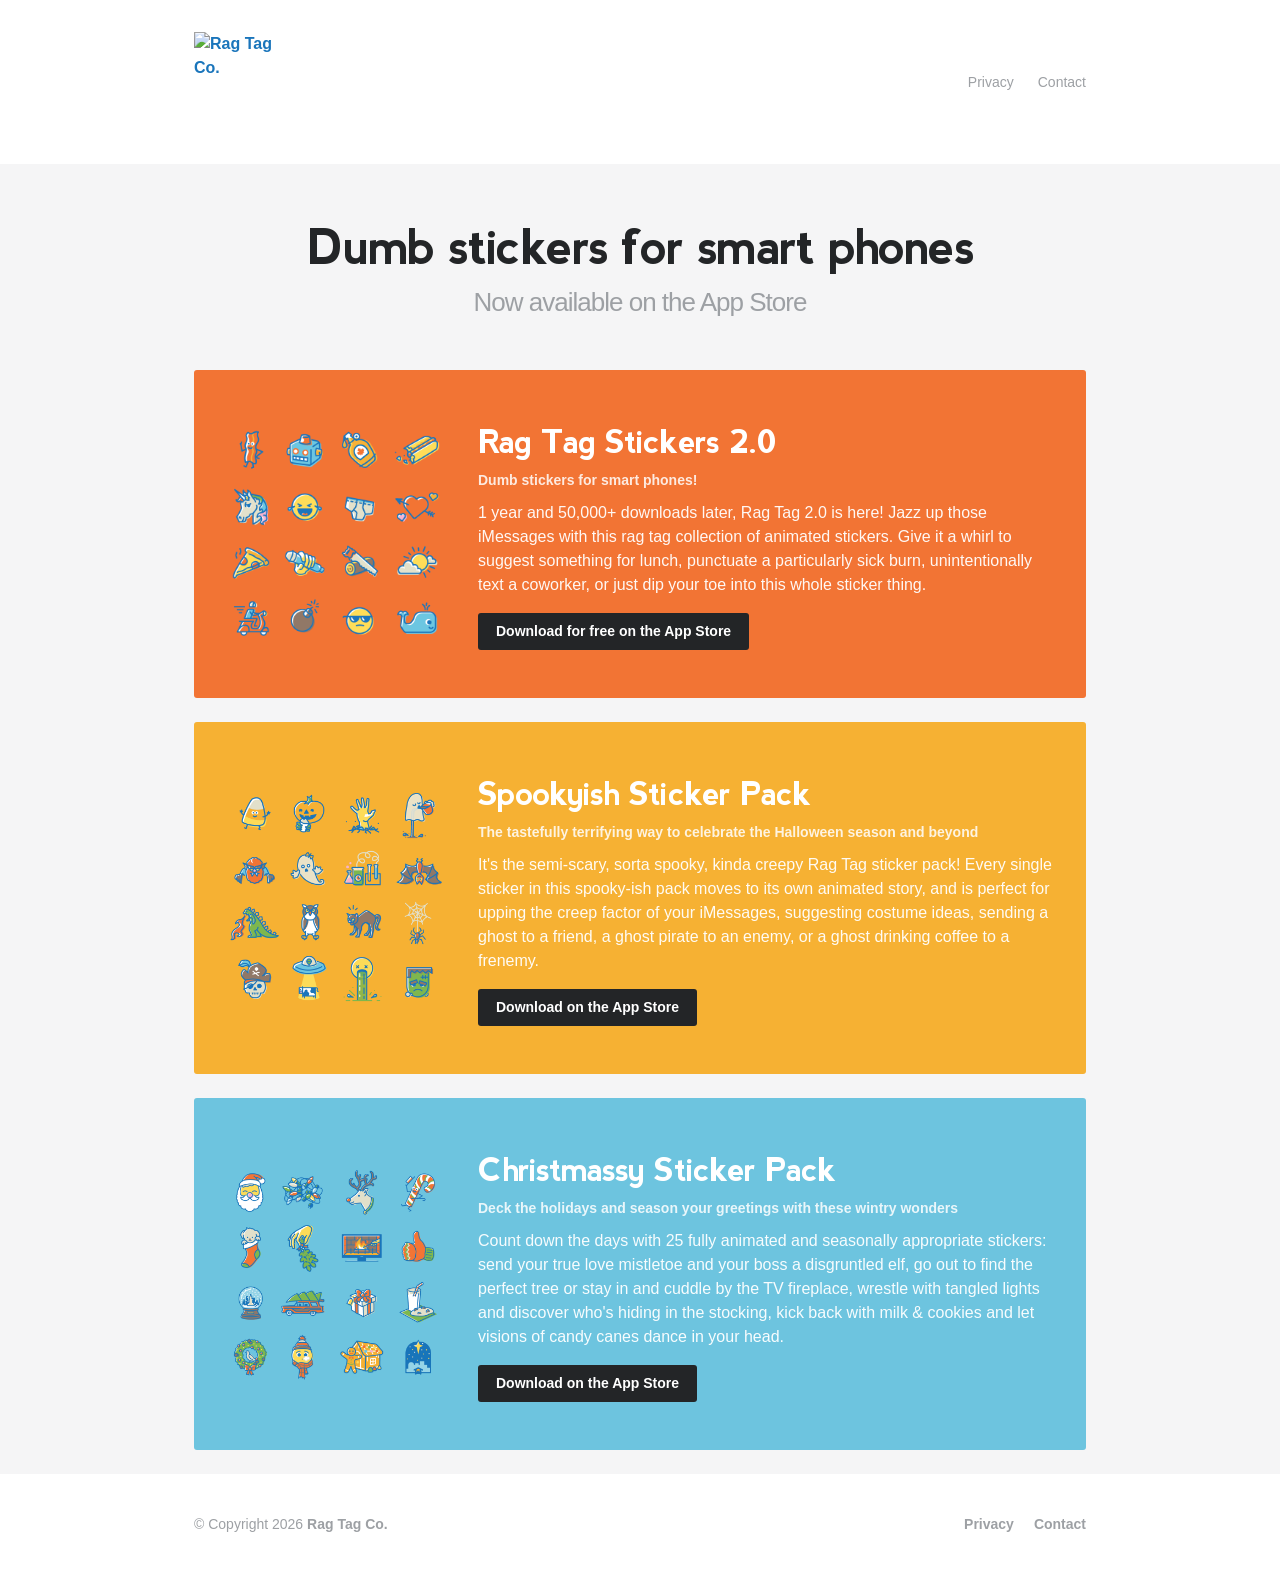
==== index.html @ cc002738 "Cloned and updated from old Wordpress site" ====
<!DOCTYPE html>
<html lang="en">
<head>
<meta charset="UTF-8">
<meta name="viewport" content="width=device-width, initial-scale=1">
<title>Rag Tag Sticker Co. | Delightfully animated iMessage sticker packs</title>
<meta name="description" content="An independent sticker company serving up lovingly handcrafted iMessage sticker experiences of bespoke imagery, sustainable animations, and ironic descriptions.">
<meta property="og:title" content="Rag Tag Co.">
<meta property="og:description" content="Independent animated iMessage sticker packs">
<meta property="og:image" content="images/ragtagco-logo-1.png">
<meta property="og:type" content="website">
<meta property="og:url" content="https://www.ragtagco.com/">
<link rel="icon" href="images/rag-tag-logo-favicon.png">
<link rel="stylesheet" href="css/style.css">
</head>
<body>

<header class="site-header">
  <div class="wrap">
    <a class="logo" href="/"><img src="images/rag-tag-logo-animation-2x.gif" alt="Rag Tag Co."></a>
    <nav class="site-nav">
      <ul>
        <li><a href="privacy.html">Privacy</a></li>
        <li><a href="contact.html">Contact</a></li>
      </ul>
    </nav>
  </div>
</header>

<main>
  <section class="hero wrap">
    <h1>Dumb stickers for smart phones</h1>
    <p class="tag">Now available on the App Store</p>
  </section>

  <div class="wrap">
    <article class="pack pack-classic">
      <img src="images/ragtagco-classic-pack-sample.png" alt="Sample stickers from the Rag Tag Stickers 2.0 pack">
      <div>
        <h2>Rag Tag Stickers 2.0</h2>
        <p class="pack-tagline">Dumb stickers for smart phones!</p>
        <p class="desc">1 year and 50,000+ downloads later, Rag Tag 2.0 is here! Jazz up those iMessages with this rag tag collection of animated stickers. Give it a whirl to suggest something for lunch, punctuate a particularly sick burn, unintentionally text a coworker, or just dip your toe into this whole sticker thing.</p>
        <a class="btn" href="https://appsto.re/ca/ZwyZeb.i">Download for free on the App Store</a>
      </div>
    </article>

    <article class="pack pack-spookyish">
      <img src="images/ragtagco-spookyish-pack-sample.png" alt="Sample stickers from the Spookyish sticker pack">
      <div>
        <h2>Spookyish Sticker Pack</h2>
        <p class="pack-tagline">The tastefully terrifying way to celebrate the Halloween season and beyond</p>
        <p class="desc">It's the semi-scary, sorta spooky, kinda creepy Rag Tag sticker pack! Every single sticker in this spooky-ish pack moves to its own animated story, and is perfect for upping the creep factor of your iMessages, suggesting costume ideas, sending a ghost to a friend, a ghost pirate to an enemy, or a ghost drinking coffee to a frenemy.</p>
        <a class="btn" href="https://itunes.apple.com/WebObjects/MZStore.woa/wa/viewSoftware?id=1161343626&mt=8">Download on the App Store</a>
      </div>
    </article>

    <article class="pack pack-christmassy">
      <img src="images/ragtagco-christmassy-pack-sample.png" alt="Sample stickers from the Christmassy sticker pack">
      <div>
        <h2>Christmassy Sticker Pack</h2>
        <p class="pack-tagline">Deck the holidays and season your greetings with these wintry wonders</p>
        <p class="desc">Count down the days with 25 fully animated and seasonally appropriate stickers: send your true love mistletoe and your boss a disgruntled elf, go out to find the perfect tree or stay in and cuddle by the TV fireplace, wrestle with tangled lights and discover who's hiding in the stocking, kick back with milk & cookies and let visions of candy canes dance in your head.</p>
        <a class="btn" href="https://appsto.re/ca/vw-Bgb.i">Download on the App Store</a>
      </div>
    </article>
  </div>
</main>

<footer class="site-footer">
  <div class="wrap">
    <span>&copy; Copyright <span id="year"></span> <a href="/">Rag Tag Co.</a></span>
    <nav>
      <ul>
        <li><a href="privacy.html">Privacy</a></li>
        <li><a href="contact.html">Contact</a></li>
      </ul>
    </nav>
  </div>
</footer>

<script>document.getElementById('year').textContent = new Date().getFullYear();</script>
</body>
</html>
---- css/style.css ----
/* Self-hosted display font used on the original site.
   Grab Nevis-Bold.ttf.woff (+ .svg/.eot) from
   https://www.ragtagco.com/fonts/ and drop into a /fonts folder here. */
@font-face {
  font-family: 'Nevis-Bold';
  src: url('../fonts/Nevis-Bold.ttf.woff') format('woff'),
       url('../fonts/Nevis-Bold.ttf.svg#Nevis-Bold') format('svg'),
       url('../fonts/Nevis-Bold.ttf.eot');
  font-weight: normal;
  font-style: normal;
}

:root {
  --paper: #ffffff;
  --body-bg: #f5f5f6;
  --ink: #232527;
  --ink-soft: #9da0a4;
  --link: #1a75bb;   /* primary text/link blue, from the site's custom CSS */
  --accent: #f27434; /* hover/button orange, from the site's custom CSS */
  --pack-orange: #f27434;
  --pack-yellow: #f6b133;
  --pack-cyan: #6dc4df;
  --line: #cfd2d5;
  --radius: 3px;
  --max-width: 940px;
  --font-body: "Helvetica Neue", Helvetica, Arial, sans-serif;
  --font-display: 'Nevis-Bold', "Helvetica Neue", Helvetica, Arial, sans-serif;
}

* { box-sizing: border-box; }

html { scroll-behavior: smooth; }

body {
  margin: 0;
  background: var(--body-bg);
  color: var(--ink);
  font: 16px/1.5 var(--font-body);
  -webkit-font-smoothing: antialiased;
}

a {
  color: var(--link);
  font-weight: bold;
  text-decoration: none;
  transition: color .1s linear;
}

a:hover { color: var(--accent); }

a:focus-visible, button:focus-visible, input:focus-visible, textarea:focus-visible {
  outline: 3px solid var(--accent);
  outline-offset: 2px;
}

.wrap {
  max-width: var(--max-width);
  margin: 0 auto;
  padding: 0 24px;
}

/* Header — white strip, logo left, nav right, like the original #header */
header.site-header {
  background: var(--paper);
  padding: 32px 0;
}

.site-header .wrap {
  display: flex;
  align-items: center;
  justify-content: space-between;
  flex-wrap: wrap;
  gap: 16px;
}

.logo img {
  height: 100px;
  width: 100px;
  object-fit: contain;
  display: block;
}

nav.site-nav ul {
  list-style: none;
  display: flex;
  gap: 24px;
  margin: 0;
  padding: 0;
  font-size: 14px;
}

nav.site-nav a {
  color: var(--ink-soft);
  font-weight: normal;
}

nav.site-nav a:hover { color: var(--ink); }

/* Hero */
.hero {
  text-align: center;
  padding: 56px 0 24px;
}

.hero h1 {
  font-family: var(--font-display);
  font-weight: normal;
  font-size: clamp(2.25rem, 6vw, 48px);
  letter-spacing: -0.03em;
  line-height: 1.15;
  margin: 0 0 8px;
  color: var(--ink);
}

.hero p.tag {
  color: var(--ink-soft);
  font-size: 26px;
  letter-spacing: -1px;
  margin: 0;
}

/* Product cards — each pack keeps the original's per-post accent color */
.pack {
  display: grid;
  grid-template-columns: 220px 1fr;
  gap: 32px;
  align-items: center;
  padding: 48px 32px;
  margin: 24px 0;
  border-radius: var(--radius);
  color: #fff;
}

.pack.pack-classic   { background: var(--pack-orange); }
.pack.pack-spookyish { background: var(--pack-yellow); }
.pack.pack-christmassy { background: var(--pack-cyan); }

.pack img {
  width: 100%;
  border-radius: var(--radius);
  display: block;
}

.pack h2 {
  font-family: var(--font-display);
  font-weight: normal;
  margin: 0 0 4px;
  font-size: 32px;
  letter-spacing: -0.03em;
  color: #fff;
}

.pack .pack-tagline {
  color: rgba(255,255,255,0.85);
  font-weight: bold;
  margin: 0 0 10px;
  font-size: 14px;
}

.pack p.desc {
  color: rgba(255,255,255,0.95);
  margin: 0 0 16px;
}

.pack a.btn {
  display: inline-block;
  background: #232527;
  color: #fff;
  padding: 8px 18px;
  border-radius: var(--radius);
  font-weight: bold;
  font-size: 14px;
}

.pack a.btn:hover { background: var(--ink); color: #fff; }

@media (max-width: 600px) {
  .pack {
    grid-template-columns: 1fr;
    text-align: center;
    padding: 32px 20px;
  }
  .pack img { max-width: 260px; margin: 0 auto; }
}

/* Simple content pages (privacy, contact) */
.page {
  background: var(--paper);
  padding: 48px 0 64px;
}

.page h1 {
  font-family: var(--font-display);
  font-weight: normal;
  font-size: 48px;
  letter-spacing: -0.04em;
  line-height: 0.9;
  margin-bottom: 6px;
  color: var(--ink);
}

.page .lede {
  color: var(--ink-soft);
  font-size: 26px;
  letter-spacing: -1px;
  margin-top: 0;
}

.page h3 {
  margin-top: 32px;
  font-size: 18px;
  font-weight: bold;
  color: var(--ink);
}

.page p { margin: 0 0 20px; color: var(--ink); }

/* Contact form */
form.contact-form {
  margin-top: 28px;
  display: grid;
  gap: 16px;
  max-width: 480px;
}

form.contact-form label {
  font-weight: bold;
  font-size: 14px;
  display: block;
  margin-bottom: 10px;
}

form.contact-form input,
form.contact-form textarea {
  width: 100%;
  padding: 8px 13px;
  border: 1px solid #ffffff;
  border-radius: var(--radius);
  font: 14px/1 var(--font-body);
  background: #ffffff;
  color: var(--ink-soft);
  box-shadow: 0 1px 2px rgba(0,0,0,0.05);
}

form.contact-form input:focus,
form.contact-form textarea:focus {
  border-color: #c0c0c0;
  color: var(--ink);
  box-shadow: 0 1px 2px rgba(0,0,0,.15);
}

form.contact-form textarea { min-height: 140px; resize: vertical; }

form.contact-form button {
  justify-self: start;
  background: var(--link);
  color: #fff;
  border: 1px solid var(--link);
  border-radius: var(--radius);
  padding: 8px 18px;
  font-weight: bold;
  cursor: pointer;
  font-family: inherit;
}

form.contact-form button:hover {
  background: var(--accent);
  border-color: var(--accent);
}

.form-note {
  font-size: 13px;
  color: var(--ink-soft);
  margin-top: -4px;
}

.confirm-banner {
  display: none;
  background: #f5f5f6;
  color: var(--ink);
  border-radius: var(--radius);
  padding: 14px 18px;
  margin-top: 20px;
  font-weight: bold;
}

.social-row {
  margin-top: 40px;
  padding-top: 24px;
  border-top: 1px solid var(--line);
}

.social-row a { font-weight: bold; }

/* Footer — white strip like the original */
footer.site-footer {
  background: var(--paper);
  padding: 40px 0;
}

footer.site-footer .wrap {
  display: flex;
  justify-content: space-between;
  flex-wrap: wrap;
  gap: 12px;
  font-size: 14px;
  color: var(--ink-soft);
}

footer.site-footer nav ul {
  list-style: none;
  display: flex;
  gap: 20px;
  margin: 0;
  padding: 0;
}

footer.site-footer a {
  color: var(--ink-soft);
  font-weight: bold;
}

footer.site-footer a:hover { color: var(--ink); }
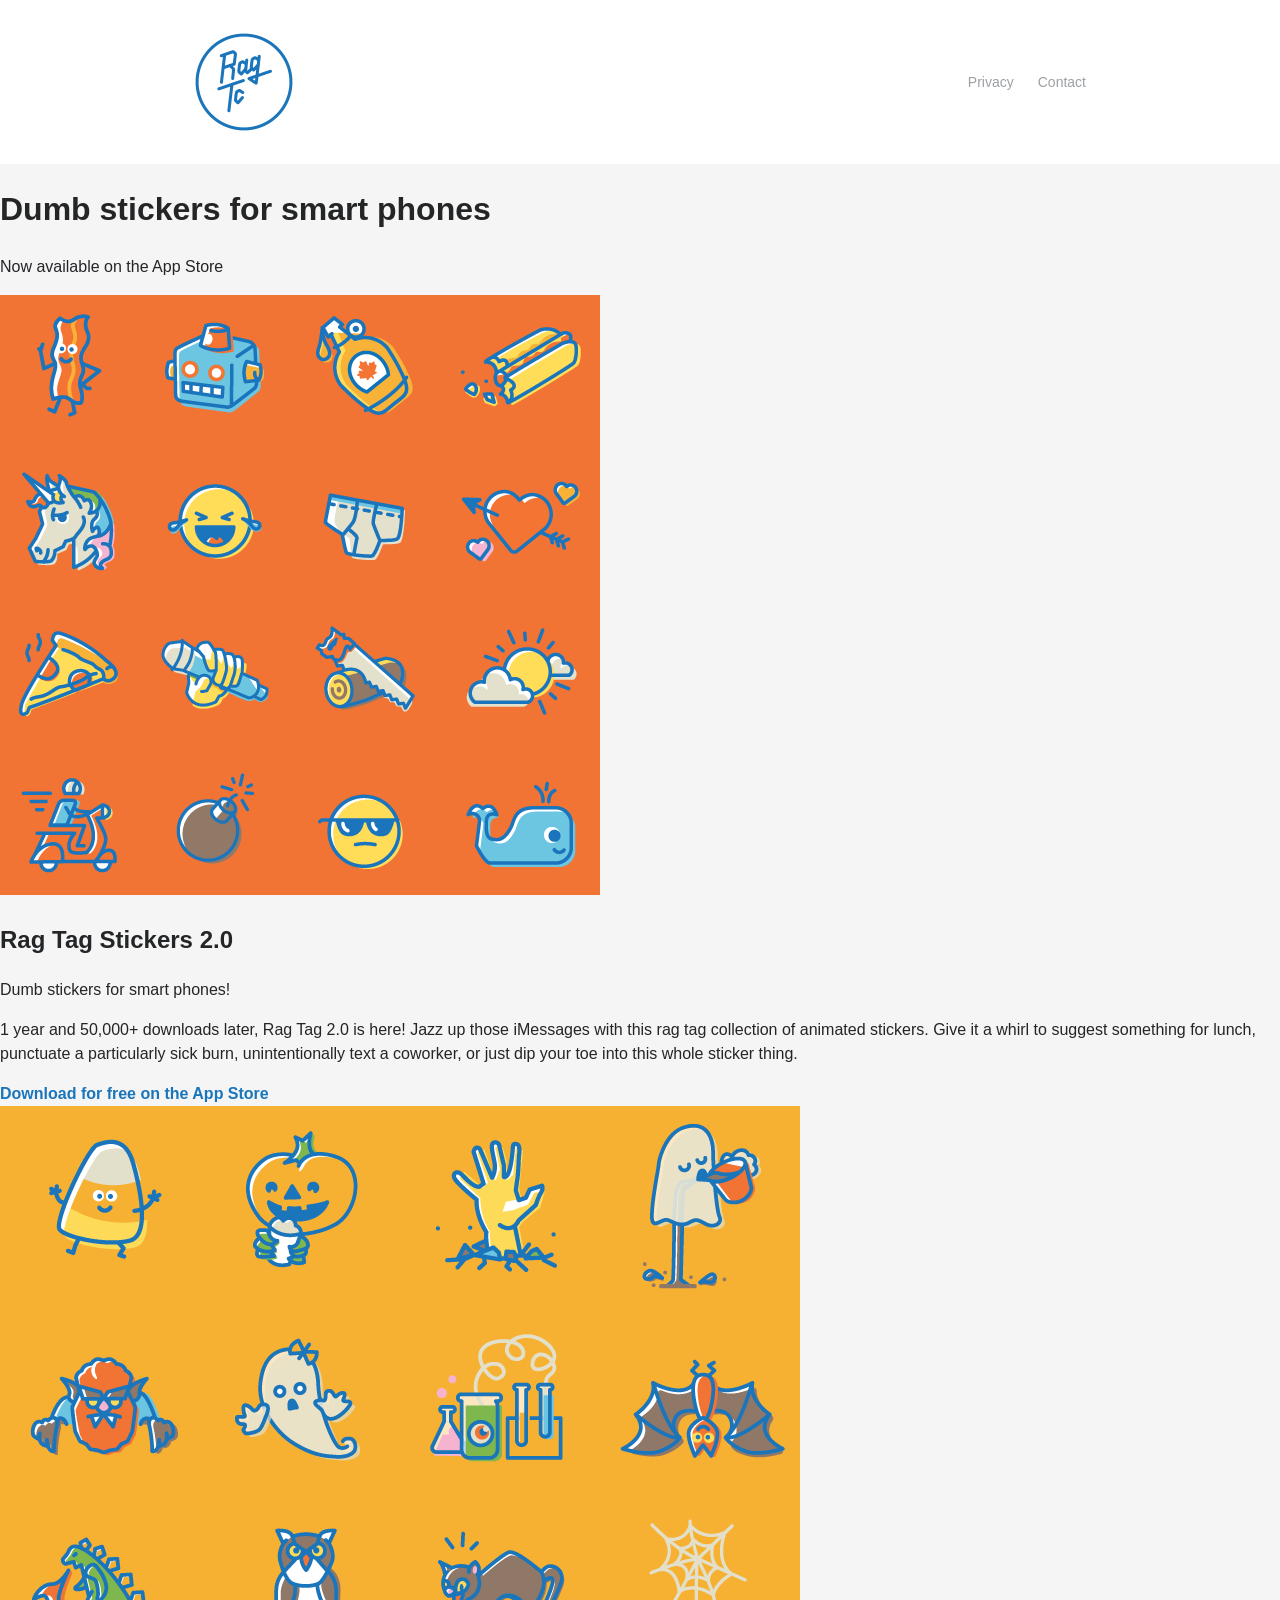
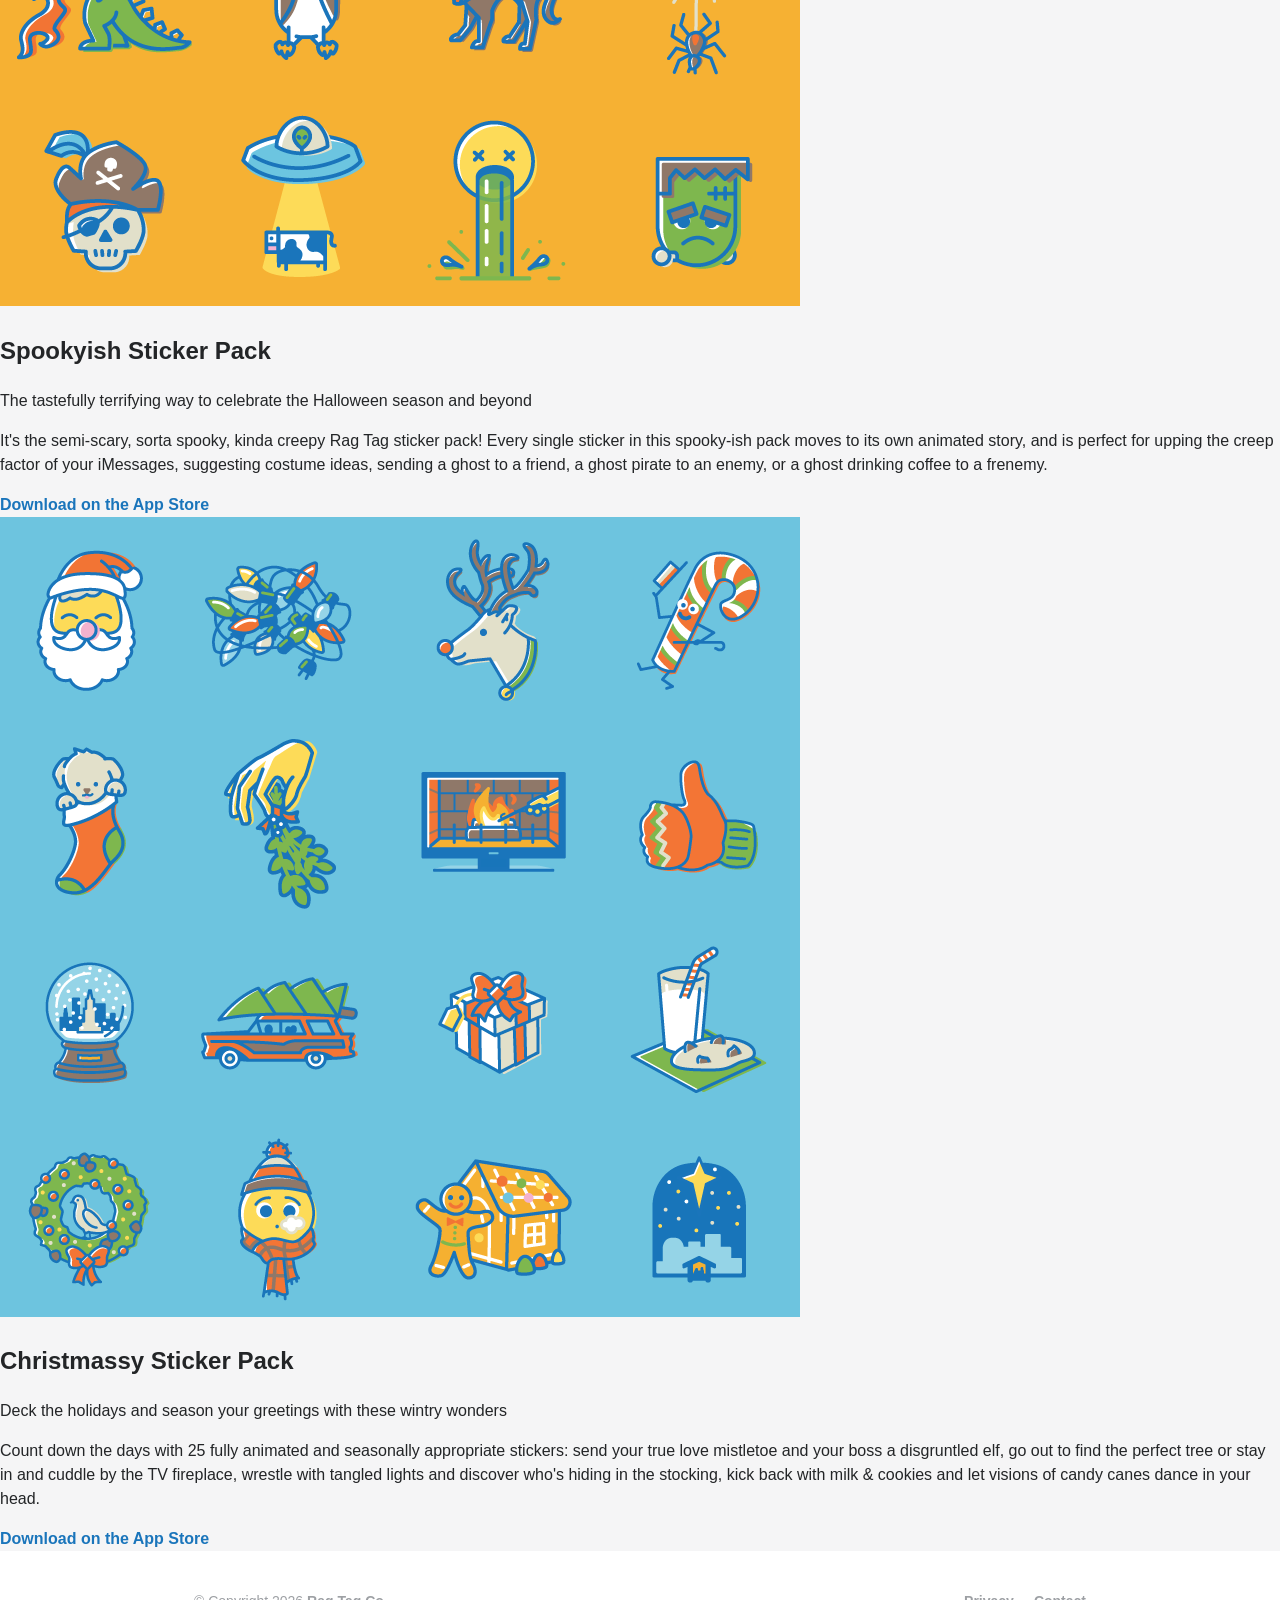
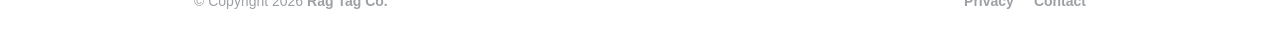
==== commit 4e3a9753: "Initial clone was outdated, this one fixes a bunch" ====
--- a/index.html
+++ b/index.html
@@ -9,7 +9,8 @@
 <meta property="og:description" content="Independent animated iMessage sticker packs">
 <meta property="og:image" content="images/ragtagco-logo-1.png">
 <meta property="og:type" content="website">
-<meta property="og:url" content="https://www.ragtagco.com/">
+<meta property="og:url" content="https://ragtagco.com/">
+<meta name="twitter:card" content="summary">
 <link rel="icon" href="images/rag-tag-logo-favicon.png">
 <link rel="stylesheet" href="css/style.css">
 </head>
@@ -27,43 +28,53 @@
   </div>
 </header>
 
+<div class="page-header">
+  <h1>Dumb stickers for smart phones</h1>
+  <p class="tag">Now available on the App Store</p>
+</div>
+
 <main>
-  <section class="hero wrap">
-    <h1>Dumb stickers for smart phones</h1>
-    <p class="tag">Now available on the App Store</p>
-  </section>
+  <article class="band dark media-left">
+    <div class="band-inner">
+      <div class="band-media">
+        <img src="images/ragtagco-classic-pack-sample.png" alt="Sample stickers from the Rag Tag Stickers 2.0 pack">
+      </div>
+      <div class="band-content">
+        <h2>Rag Tag Stickers 2.0</h2>
+        <p class="entry-tagline">Dumb stickers for smart phones!</p>
+        <p class="desc">1 year and 50,000+ downloads later, Rag Tag 2.0 is here! Jazz up those iMessages with this rag tag collection of animated stickers. Give it a whirl to suggest something for lunch, punctuate a particularly sick burn, unintentionally text a coworker, or just dip your toe into this whole sticker thing.</p>
+        <a class="more-link" href="https://apps.apple.com/us/app/rag-tag-stickers/id1154319795">Download for free on the App Store</a>
+      </div>
+    </div>
+  </article>
 
-  <div class="wrap">
-    <article class="pack pack-classic">
-      <img src="images/ragtagco-classic-pack-sample.png" alt="Sample stickers from the Rag Tag Stickers 2.0 pack">
-      <div>
-        <h2>Rag Tag Stickers 2.0</h2>
-        <p class="pack-tagline">Dumb stickers for smart phones!</p>
-        <p class="desc">1 year and 50,000+ downloads later, Rag Tag 2.0 is here! Jazz up those iMessages with this rag tag collection of animated stickers. Give it a whirl to suggest something for lunch, punctuate a particularly sick burn, unintentionally text a coworker, or just dip your toe into this whole sticker thing.</p>
-        <a class="btn" href="https://appsto.re/ca/ZwyZeb.i">Download for free on the App Store</a>
+  <article class="band light color-yellow media-right">
+    <div class="band-inner">
+      <div class="band-media">
+        <img src="images/ragtagco-spookyish-pack-sample.png" alt="Sample stickers from the Spookyish sticker pack">
       </div>
-    </article>
+      <div class="band-content">
+        <h2>Spookyish Sticker Pack</h2>
+        <p class="entry-tagline">The tastefully terrifying way to celebrate the Halloween season and beyond</p>
+        <p class="desc">It's the semi-scary, sorta spooky, kinda creepy Rag Tag sticker pack! Every single sticker in this spooky-ish pack moves to its own animated story, and is perfect for upping the creep factor of your iMessages, suggesting costume ideas, sending a ghost to a friend, a ghost pirate to an enemy, or a ghost drinking coffee to a frenemy.</p>
+        <a class="more-link" href="https://apps.apple.com/us/app/rag-tag-spookyish-sticker-pack/id1161343626">Download on the App Store</a>
+      </div>
+    </div>
+  </article>
 
-    <article class="pack pack-spookyish">
-      <img src="images/ragtagco-spookyish-pack-sample.png" alt="Sample stickers from the Spookyish sticker pack">
-      <div>
-        <h2>Spookyish Sticker Pack</h2>
-        <p class="pack-tagline">The tastefully terrifying way to celebrate the Halloween season and beyond</p>
-        <p class="desc">It's the semi-scary, sorta spooky, kinda creepy Rag Tag sticker pack! Every single sticker in this spooky-ish pack moves to its own animated story, and is perfect for upping the creep factor of your iMessages, suggesting costume ideas, sending a ghost to a friend, a ghost pirate to an enemy, or a ghost drinking coffee to a frenemy.</p>
-        <a class="btn" href="https://itunes.apple.com/WebObjects/MZStore.woa/wa/viewSoftware?id=1161343626&mt=8">Download on the App Store</a>
+  <article class="band light color-cyan media-left">
+    <div class="band-inner">
+      <div class="band-media">
+        <img src="images/ragtagco-christmassy-pack-sample.png" alt="Sample stickers from the Christmassy sticker pack">
       </div>
-    </article>
-
-    <article class="pack pack-christmassy">
-      <img src="images/ragtagco-christmassy-pack-sample.png" alt="Sample stickers from the Christmassy sticker pack">
-      <div>
+      <div class="band-content">
         <h2>Christmassy Sticker Pack</h2>
-        <p class="pack-tagline">Deck the holidays and season your greetings with these wintry wonders</p>
+        <p class="entry-tagline">Deck the holidays and season your greetings with these wintry wonders</p>
         <p class="desc">Count down the days with 25 fully animated and seasonally appropriate stickers: send your true love mistletoe and your boss a disgruntled elf, go out to find the perfect tree or stay in and cuddle by the TV fireplace, wrestle with tangled lights and discover who's hiding in the stocking, kick back with milk & cookies and let visions of candy canes dance in your head.</p>
-        <a class="btn" href="https://appsto.re/ca/vw-Bgb.i">Download on the App Store</a>
+        <a class="more-link" href="https://apps.apple.com/us/app/rag-tag-christmassy-stickers/id1181738389">Download on the App Store</a>
       </div>
-    </article>
-  </div>
+    </div>
+  </article>
 </main>
 
 <footer class="site-footer">
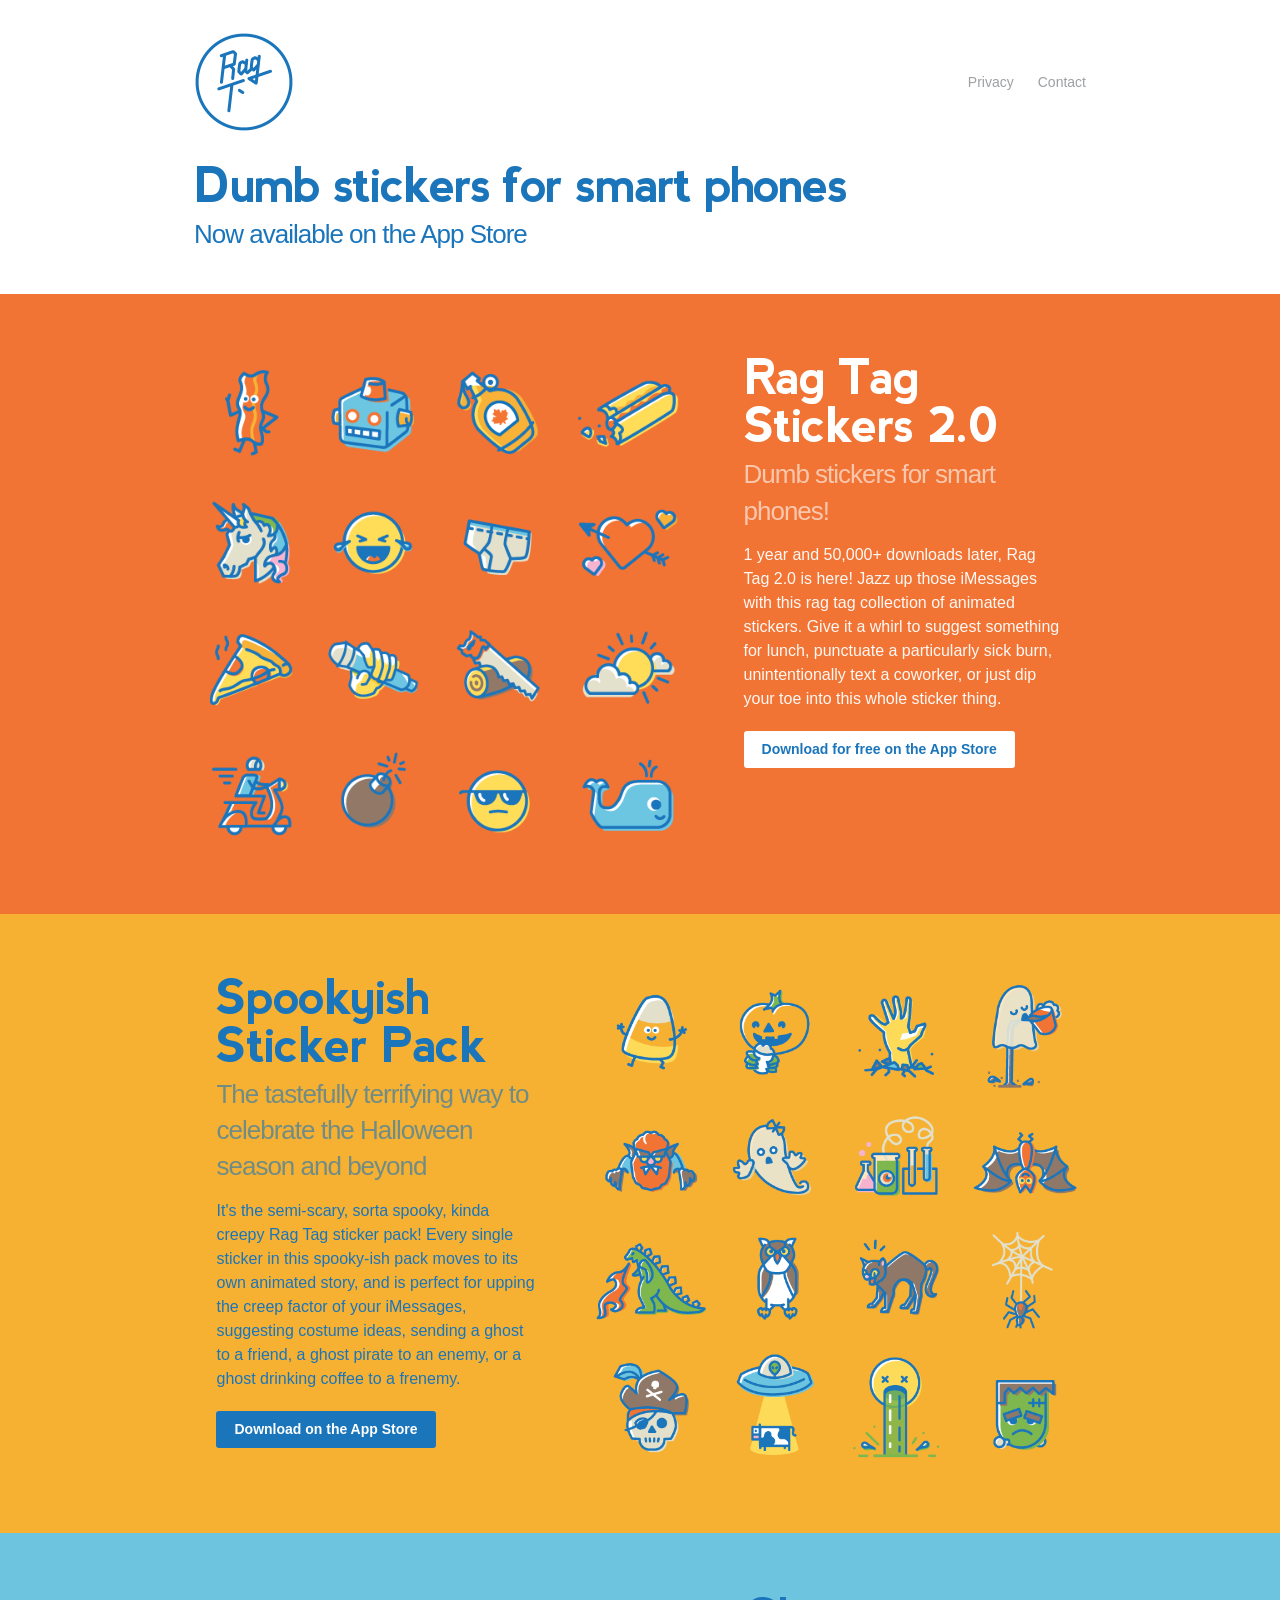
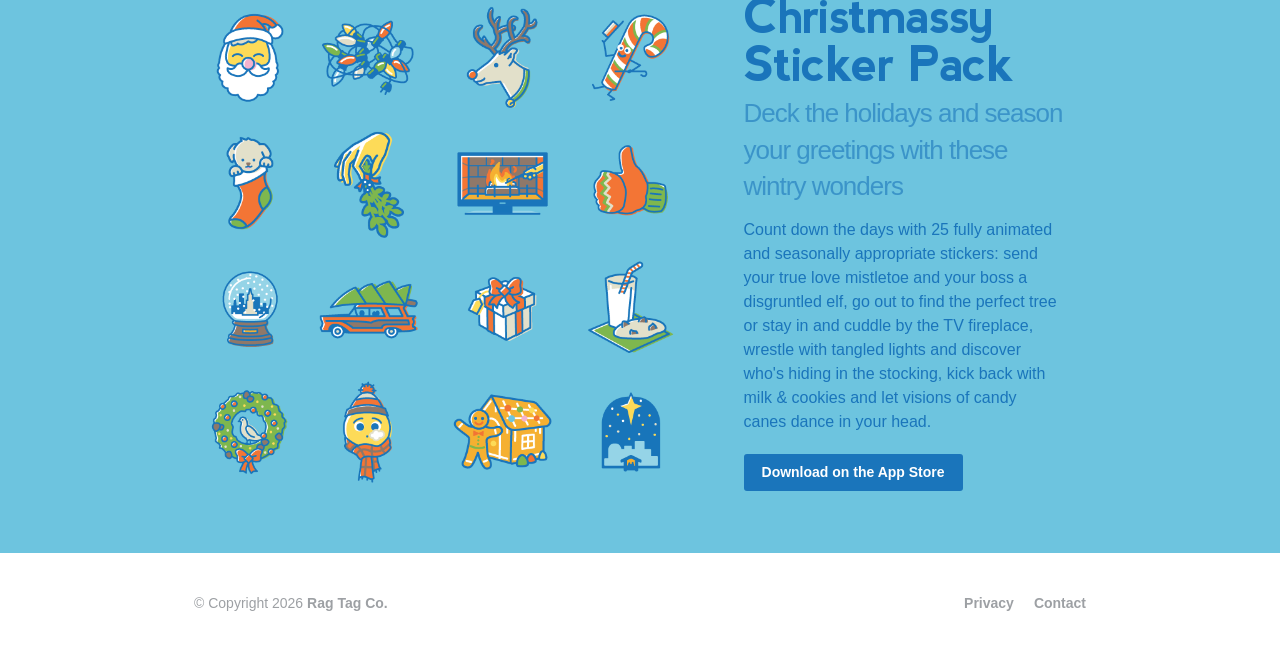
==== commit da2eb131: "Wrap header content in a div for styling" ====
--- a/index.html
+++ b/index.html
@@ -29,8 +29,10 @@
 </header>
 
 <div class="page-header">
-  <h1>Dumb stickers for smart phones</h1>
-  <p class="tag">Now available on the App Store</p>
+  <div class="wrap">
+    <h1>Dumb stickers for smart phones</h1>
+    <p class="tag">Now available on the App Store</p>
+  </div>
 </div>
 
 <main>
--- a/css/style.css
+++ b/css/style.css
@@ -1,6 +1,3 @@
-/* Self-hosted display font used on the original site.
-   Grab Nevis-Bold.ttf.woff (+ .svg/.eot) from
-   https://www.ragtagco.com/fonts/ and drop into a /fonts folder here. */
 @font-face {
   font-family: 'Nevis-Bold';
   src: url('../fonts/Nevis-Bold.ttf.woff') format('woff'),
@@ -15,8 +12,8 @@
   --body-bg: #f5f5f6;
   --ink: #232527;
   --ink-soft: #9da0a4;
-  --link: #1a75bb;   /* primary text/link blue, from the site's custom CSS */
-  --accent: #f27434; /* hover/button orange, from the site's custom CSS */
+  --link: #1a75bb;   
+  --accent: #f27434; 
   --pack-orange: #f27434;
   --pack-yellow: #f6b133;
   --pack-cyan: #6dc4df;
@@ -59,7 +56,6 @@
   padding: 0 24px;
 }
 
-/* Header — white strip, logo left, nav right, like the original #header */
 header.site-header {
   background: var(--paper);
   padding: 32px 0;
@@ -96,96 +92,105 @@
 
 nav.site-nav a:hover { color: var(--ink); }
 
-/* Hero */
-.hero {
-  text-align: center;
-  padding: 56px 0 24px;
-}
-
-.hero h1 {
+.page-header {
+  background: var(--paper);
+  text-align: left;
+  padding: 0 0 40px;
+}
+
+.page-header h1 {
   font-family: var(--font-display);
   font-weight: normal;
   font-size: clamp(2.25rem, 6vw, 48px);
-  letter-spacing: -0.03em;
-  line-height: 1.15;
+  letter-spacing: -0.04em;
+  line-height: 0.9;
   margin: 0 0 8px;
-  color: var(--ink);
-}
-
-.hero p.tag {
-  color: var(--ink-soft);
+  color: var(--link);
+}
+
+.page-header .tag {
+  color: var(--link);
   font-size: 26px;
   letter-spacing: -1px;
   margin: 0;
 }
 
-/* Product cards — each pack keeps the original's per-post accent color */
-.pack {
-  display: grid;
-  grid-template-columns: 220px 1fr;
-  gap: 32px;
-  align-items: center;
-  padding: 48px 32px;
-  margin: 24px 0;
-  border-radius: var(--radius);
-  color: #fff;
-}
-
-.pack.pack-classic   { background: var(--pack-orange); }
-.pack.pack-spookyish { background: var(--pack-yellow); }
-.pack.pack-christmassy { background: var(--pack-cyan); }
-
-.pack img {
+.band {
   width: 100%;
-  border-radius: var(--radius);
+  padding: 60px 0;
+}
+
+.band-inner {
+  max-width: var(--max-width);
+  margin: 0 auto;
+  padding: 0 24px;
+  display: flex;
+  align-items: flex-start;
+  gap: 50px;
+}
+
+.band.media-right .band-inner { flex-direction: row-reverse; }
+
+.band-media { flex: 0 0 56%; }
+
+.band-media img {
+  width: 100%;
   display: block;
 }
 
-.pack h2 {
+.band-content { flex: 1 1 auto; max-width: 320px; }
+
+.band-content h2 {
   font-family: var(--font-display);
   font-weight: normal;
-  margin: 0 0 4px;
-  font-size: 32px;
+  font-size: clamp(1.75rem, 4vw, 48px);
   letter-spacing: -0.03em;
-  color: #fff;
-}
-
-.pack .pack-tagline {
-  color: rgba(255,255,255,0.85);
-  font-weight: bold;
-  margin: 0 0 10px;
-  font-size: 14px;
-}
-
-.pack p.desc {
-  color: rgba(255,255,255,0.95);
-  margin: 0 0 16px;
-}
-
-.pack a.btn {
+  line-height: 1;
+  margin: 0 0 6px;
+}
+
+.band-content .entry-tagline {
+  font-size: 26px;
+  letter-spacing: -1px;
+  line-height: 1.4;
+  font-weight: normal;
+  margin: 0 0 14px;
+}
+
+.band-content p.desc { margin: 0 0 20px; }
+
+.band-content a.more-link {
   display: inline-block;
-  background: #232527;
-  color: #fff;
   padding: 8px 18px;
   border-radius: var(--radius);
   font-weight: bold;
   font-size: 14px;
 }
 
-.pack a.btn:hover { background: var(--ink); color: #fff; }
-
-@media (max-width: 600px) {
-  .pack {
-    grid-template-columns: 1fr;
+.band.dark { background: var(--pack-orange); color: #fff; }
+.band.dark .entry-tagline { color: #fff; opacity: 0.6; }
+.band.dark p.desc { color: rgba(255,255,255,0.95); }
+.band.dark a.more-link { background: #fff; color: var(--link); }
+.band.dark a.more-link:hover { background: var(--accent); color: #fff; }
+
+.band.light { color: var(--link); }
+.band.light.color-yellow { background: var(--pack-yellow); }
+.band.light.color-cyan { background: var(--pack-cyan); }
+.band.light .entry-tagline { color: var(--link); opacity: 0.6; }
+.band.light p.desc { color: var(--link); }
+.band.light a.more-link { background: var(--link); color: #fff; }
+.band.light a.more-link:hover { background: var(--accent); color: #fff; }
+
+@media (max-width: 700px) {
+  .band-inner, .band.media-right .band-inner {
+    flex-direction: column;
     text-align: center;
-    padding: 32px 20px;
   }
-  .pack img { max-width: 260px; margin: 0 auto; }
-}
-
-/* Simple content pages (privacy, contact) */
+  .band-media { flex: 0 0 auto; max-width: 320px; }
+  .band-content { max-width: 100%; }
+}
+
 .page {
-  background: var(--paper);
   padding: 48px 0 64px;
 }
 
@@ -215,7 +220,6 @@
 
 .page p { margin: 0 0 20px; color: var(--ink); }
 
-/* Contact form */
 form.contact-form {
   margin-top: 28px;
   display: grid;
@@ -292,7 +296,6 @@
 
 .social-row a { font-weight: bold; }
 
-/* Footer — white strip like the original */
 footer.site-footer {
   background: var(--paper);
   padding: 40px 0;
